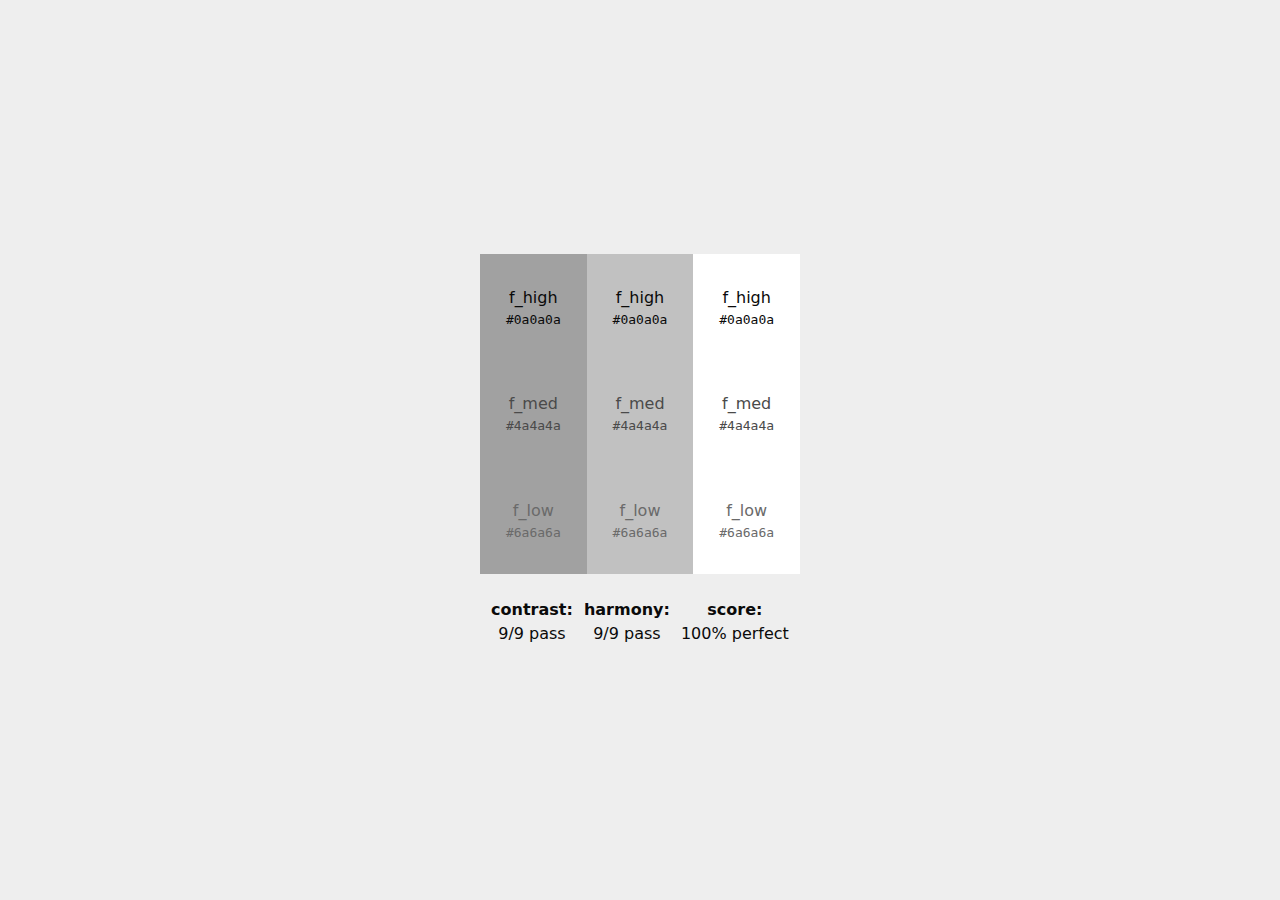
==== site/index.html @ f1b61a33 "add benchmarking site" ====
<!DOCTYPE html>
<html lang="en">

<head>
  <meta charset="UTF-8">
  <meta name="viewport" content="width=device-width, initial-scale=1.0">
  <link rel="stylesheet" href="./preflight.css">
  <link rel="stylesheet" href="./styles.css">
  <script src="./main.js"></script>
  <title>Theme Benchmark</title>
</head>

<body>
  <main>
    <figure>
      <div class="b_high f_high">
        <h3></h3><code></code>
      </div>
      <div class="b_med f_high">
        <h3></h3><code></code>
      </div>
      <div class="b_low f_high">
        <h3></h3><code></code>
      </div>
      <div class="b_high f_med">
        <h3></h3><code></code>
      </div>
      <div class="b_med f_med">
        <h3></h3><code></code>
      </div>
      <div class="b_low f_med">
        <h3></h3><code></code>
      </div>
      <div class="b_high f_low">
        <h3></h3><code></code>
      </div>
      <div class="b_med f_low">
        <h3></h3><code></code>
      </div>
      <div class="b_low f_low">
        <h3></h3><code></code>
      </div>
    </figure>
    <section>
      <span>
        <h3 class="title">contrast:</h3><span>9/9 pass</span>
      </span>
      <span>
        <h3 class="title">harmony:</h3><span>9/9 pass</span>
      </span>
      <span>
        <h3 class="title">score:</h3><span>100% perfect</span>
      </span>
    </section>
  </main>
</body>

<script>
  const theme = new Theme();
  theme.install();
  theme.start();

  ['f_high', 'f_med', 'f_low'].forEach((fg) => {
    [...document.getElementsByClassName(fg)].forEach((el) => {
      el.children[0].innerHTML = fg
      el.children[1].innerHTML = theme.get(fg)
    })
  })
</script>

</html>
---- site/preflight.css ----
/*
1. Prevent padding and border from affecting element width. (https://github.com/mozdevs/cssremedy/issues/4)
2. Allow adding a border to an element by just adding a border-width. (https://github.com/tailwindcss/tailwindcss/pull/116)
*/

*,
::before,
::after {
  box-sizing: border-box; /* 1 */
  border-width: 0; /* 2 */
  border-style: solid; /* 2 */
  border-color: theme('borderColor.DEFAULT', currentColor); /* 2 */
}

::before,
::after {
  --tw-content: '';
}

/*
1. Use a consistent sensible line-height in all browsers.
2. Prevent adjustments of font size after orientation changes in iOS.
3. Use a more readable tab size.
4. Use the user's configured `sans` font-family by default.
5. Use the user's configured `sans` font-feature-settings by default.
6. Use the user's configured `sans` font-variation-settings by default.
7. Disable tap highlights on iOS
*/

html,
:host {
  line-height: 1.5; /* 1 */
  -webkit-text-size-adjust: 100%; /* 2 */
  -moz-tab-size: 4; /* 3 */
  tab-size: 4; /* 3 */
  font-family: theme('fontFamily.sans', ui-sans-serif, system-ui, sans-serif, "Apple Color Emoji", "Segoe UI Emoji", "Segoe UI Symbol", "Noto Color Emoji"); /* 4 */
  font-feature-settings: theme('fontFamily.sans[1].fontFeatureSettings', normal); /* 5 */
  font-variation-settings: theme('fontFamily.sans[1].fontVariationSettings', normal); /* 6 */
  -webkit-tap-highlight-color: transparent; /* 7 */
}

/*
1. Remove the margin in all browsers.
2. Inherit line-height from `html` so users can set them as a class directly on the `html` element.
*/

body {
  margin: 0; /* 1 */
  line-height: inherit; /* 2 */
}

/*
1. Add the correct height in Firefox.
2. Correct the inheritance of border color in Firefox. (https://bugzilla.mozilla.org/show_bug.cgi?id=190655)
3. Ensure horizontal rules are visible by default.
*/

hr {
  height: 0; /* 1 */
  color: inherit; /* 2 */
  border-top-width: 1px; /* 3 */
}

/*
Add the correct text decoration in Chrome, Edge, and Safari.
*/

abbr:where([title]) {
  text-decoration: underline dotted;
}

/*
Remove the default font size and weight for headings.
*/

h1,
h2,
h3,
h4,
h5,
h6 {
  font-size: inherit;
  font-weight: inherit;
}

/*
Reset links to optimize for opt-in styling instead of opt-out.
*/

a {
  color: inherit;
  text-decoration: inherit;
}

/*
Add the correct font weight in Edge and Safari.
*/

b,
strong {
  font-weight: bolder;
}

/*
1. Use the user's configured `mono` font-family by default.
2. Use the user's configured `mono` font-feature-settings by default.
3. Use the user's configured `mono` font-variation-settings by default.
4. Correct the odd `em` font sizing in all browsers.
*/

code,
kbd,
samp,
pre {
  font-family: theme('fontFamily.mono', ui-monospace, SFMono-Regular, Menlo, Monaco, Consolas, "Liberation Mono", "Courier New", monospace); /* 1 */
  font-feature-settings: theme('fontFamily.mono[1].fontFeatureSettings', normal); /* 2 */
  font-variation-settings: theme('fontFamily.mono[1].fontVariationSettings', normal); /* 3 */
  font-size: 1em; /* 4 */
}

/*
Add the correct font size in all browsers.
*/

small {
  font-size: 80%;
}

/*
Prevent `sub` and `sup` elements from affecting the line height in all browsers.
*/

sub,
sup {
  font-size: 75%;
  line-height: 0;
  position: relative;
  vertical-align: baseline;
}

sub {
  bottom: -0.25em;
}

sup {
  top: -0.5em;
}

/*
1. Remove text indentation from table contents in Chrome and Safari. (https://bugs.chromium.org/p/chromium/issues/detail?id=999088, https://bugs.webkit.org/show_bug.cgi?id=201297)
2. Correct table border color inheritance in all Chrome and Safari. (https://bugs.chromium.org/p/chromium/issues/detail?id=935729, https://bugs.webkit.org/show_bug.cgi?id=195016)
3. Remove gaps between table borders by default.
*/

table {
  text-indent: 0; /* 1 */
  border-color: inherit; /* 2 */
  border-collapse: collapse; /* 3 */
}

/*
1. Change the font styles in all browsers.
2. Remove the margin in Firefox and Safari.
3. Remove default padding in all browsers.
*/

button,
input,
optgroup,
select,
textarea {
  font-family: inherit; /* 1 */
  font-feature-settings: inherit; /* 1 */
  font-variation-settings: inherit; /* 1 */
  font-size: 100%; /* 1 */
  font-weight: inherit; /* 1 */
  line-height: inherit; /* 1 */
  letter-spacing: inherit; /* 1 */
  color: inherit; /* 1 */
  margin: 0; /* 2 */
  padding: 0; /* 3 */
}

/*
Remove the inheritance of text transform in Edge and Firefox.
*/

button,
select {
  text-transform: none;
}

/*
1. Correct the inability to style clickable types in iOS and Safari.
2. Remove default button styles.
*/

button,
input:where([type='button']),
input:where([type='reset']),
input:where([type='submit']) {
  -webkit-appearance: button; /* 1 */
  background-color: transparent; /* 2 */
  background-image: none; /* 2 */
}

/*
Use the modern Firefox focus style for all focusable elements.
*/

:-moz-focusring {
  outline: auto;
}

/*
Remove the additional `:invalid` styles in Firefox. (https://github.com/mozilla/gecko-dev/blob/2f9eacd9d3d995c937b4251a5557d95d494c9be1/layout/style/res/forms.css#L728-L737)
*/

:-moz-ui-invalid {
  box-shadow: none;
}

/*
Add the correct vertical alignment in Chrome and Firefox.
*/

progress {
  vertical-align: baseline;
}

/*
Correct the cursor style of increment and decrement buttons in Safari.
*/

::-webkit-inner-spin-button,
::-webkit-outer-spin-button {
  height: auto;
}

/*
1. Correct the odd appearance in Chrome and Safari.
2. Correct the outline style in Safari.
*/

[type='search'] {
  -webkit-appearance: textfield; /* 1 */
  outline-offset: -2px; /* 2 */
}

/*
Remove the inner padding in Chrome and Safari on macOS.
*/

::-webkit-search-decoration {
  -webkit-appearance: none;
}

/*
1. Correct the inability to style clickable types in iOS and Safari.
2. Change font properties to `inherit` in Safari.
*/

::-webkit-file-upload-button {
  -webkit-appearance: button; /* 1 */
  font: inherit; /* 2 */
}

/*
Add the correct display in Chrome and Safari.
*/

summary {
  display: list-item;
}

/*
Removes the default spacing and border for appropriate elements.
*/

blockquote,
dl,
dd,
h1,
h2,
h3,
h4,
h5,
h6,
hr,
figure,
p,
pre {
  margin: 0;
}

fieldset {
  margin: 0;
  padding: 0;
}

legend {
  padding: 0;
}

ol,
ul,
menu {
  list-style: none;
  margin: 0;
  padding: 0;
}

/*
Reset default styling for dialogs.
*/
dialog {
  padding: 0;
}

/*
Prevent resizing textareas horizontally by default.
*/

textarea {
  resize: vertical;
}

/*
1. Reset the default placeholder opacity in Firefox. (https://github.com/tailwindlabs/tailwindcss/issues/3300)
2. Set the default placeholder color to the user's configured gray 400 color.
*/

input::placeholder,
textarea::placeholder {
  opacity: 1; /* 1 */
  color: theme('colors.gray.400', #9ca3af); /* 2 */
}

/*
Set the default cursor for buttons.
*/

button,
[role="button"] {
  cursor: pointer;
}

/*
Make sure disabled buttons don't get the pointer cursor.
*/
:disabled {
  cursor: default;
}

/*
1. Make replaced elements `display: block` by default. (https://github.com/mozdevs/cssremedy/issues/14)
2. Add `vertical-align: middle` to align replaced elements more sensibly by default. (https://github.com/jensimmons/cssremedy/issues/14#issuecomment-634934210)
   This can trigger a poorly considered lint error in some tools but is included by design.
*/

img,
svg,
video,
canvas,
audio,
iframe,
embed,
object {
  display: block; /* 1 */
  vertical-align: middle; /* 2 */
}

/*
Constrain images and videos to the parent width and preserve their intrinsic aspect ratio. (https://github.com/mozdevs/cssremedy/issues/14)
*/

img,
video {
  max-width: 100%;
  height: auto;
}

/* Make elements with the HTML hidden attribute stay hidden by default */
[hidden] {
  display: none;
}
---- site/styles.css ----
body {
  font-family: system-ui, sans-serif;
  background-color: var(--background);
  color: var(--f_high);
  transition-property: color, background-color;
  transition-timing-function: cubic-bezier(0, 0.55, 0.45, 1);
  transition-duration: 150ms;
  height: 100vh;
  display: grid;
  place-items: center;

  &>main {
    &>figure {
      width: 25vw;
      aspect-ratio: 1/1;
      display: grid;
      grid-template-columns: repeat(3, minmax(0, 1fr));
      grid-template-rows: repeat(3, minmax(0, 1fr));

      &>div {
        display: flex;
        align-items: center;
        justify-content: center;
        flex-direction: column;
      }

      &>.b_high {
        background-color: var(--b_high);
      }

      &>.b_med {
        background-color: var(--b_med);
      }

      &>.b_low {
        background-color: var(--b_low);
      }

      &>.f_high {
        color: var(--f_high);
      }

      &>.f_med {
        color: var(--f_med);
      }

      &>.f_low {
        color: var(--f_low);
      }
    }

    &>section {
      margin-top: 1.5rem;
      display: flex;
      justify-content: space-evenly;
      align-items: center;

      &>span {
        text-align: center;

        &>h3 {
          font-weight: bold;
        }
      }
    }
  }
}
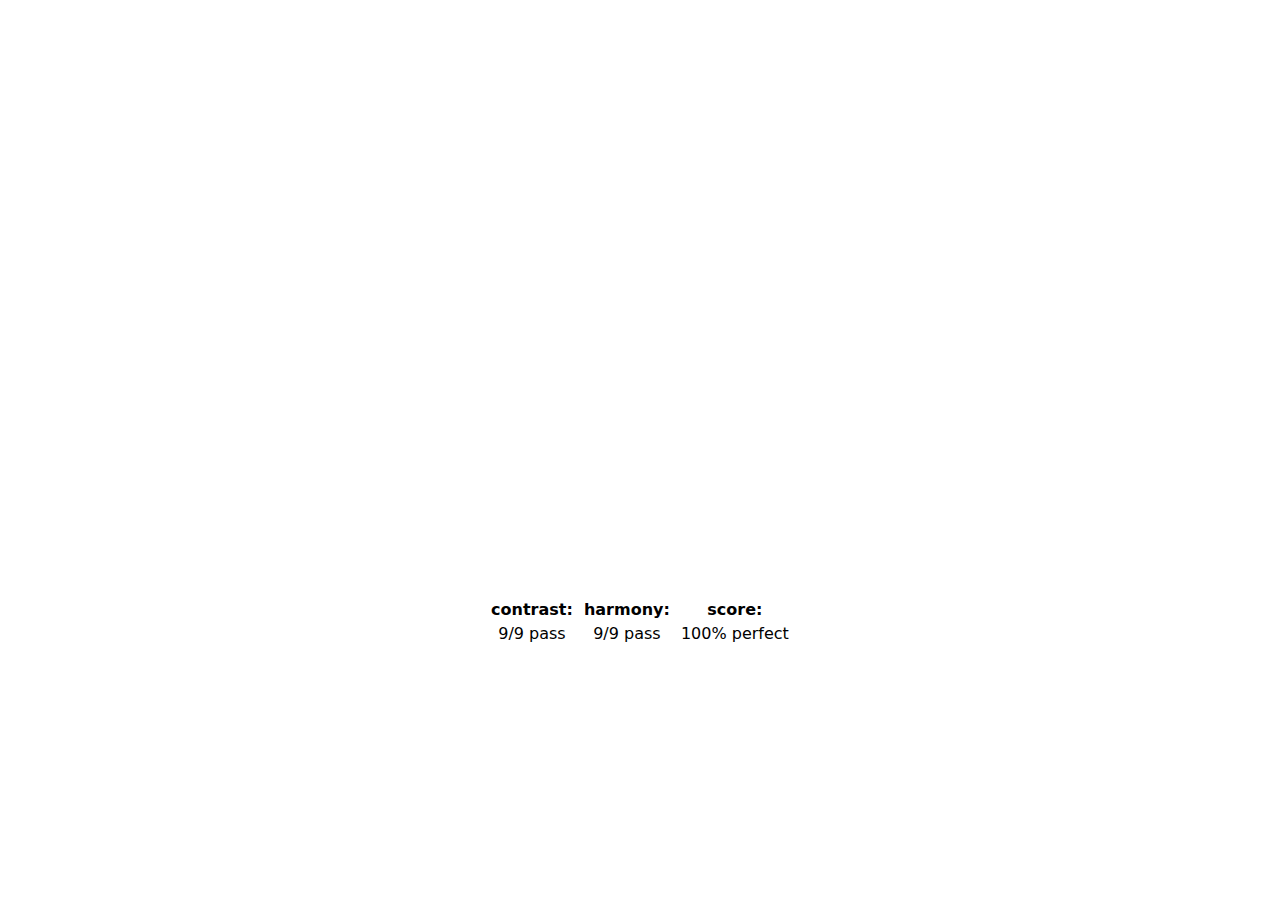
==== commit f6e8cdbf: "properly import package in benchmark site" ====
--- a/site/index.html
+++ b/site/index.html
@@ -6,7 +6,7 @@
   <meta name="viewport" content="width=device-width, initial-scale=1.0">
   <link rel="stylesheet" href="./preflight.css">
   <link rel="stylesheet" href="./styles.css">
-  <script src="./main.js"></script>
+  <script src="./main.js" type="module"></script>
   <title>Theme Benchmark</title>
 </head>
 
@@ -55,17 +55,4 @@
   </main>
 </body>
 
-<script>
-  const theme = new Theme();
-  theme.install();
-  theme.start();
-
-  ['f_high', 'f_med', 'f_low'].forEach((fg) => {
-    [...document.getElementsByClassName(fg)].forEach((el) => {
-      el.children[0].innerHTML = fg
-      el.children[1].innerHTML = theme.get(fg)
-    })
-  })
-</script>
-
 </html>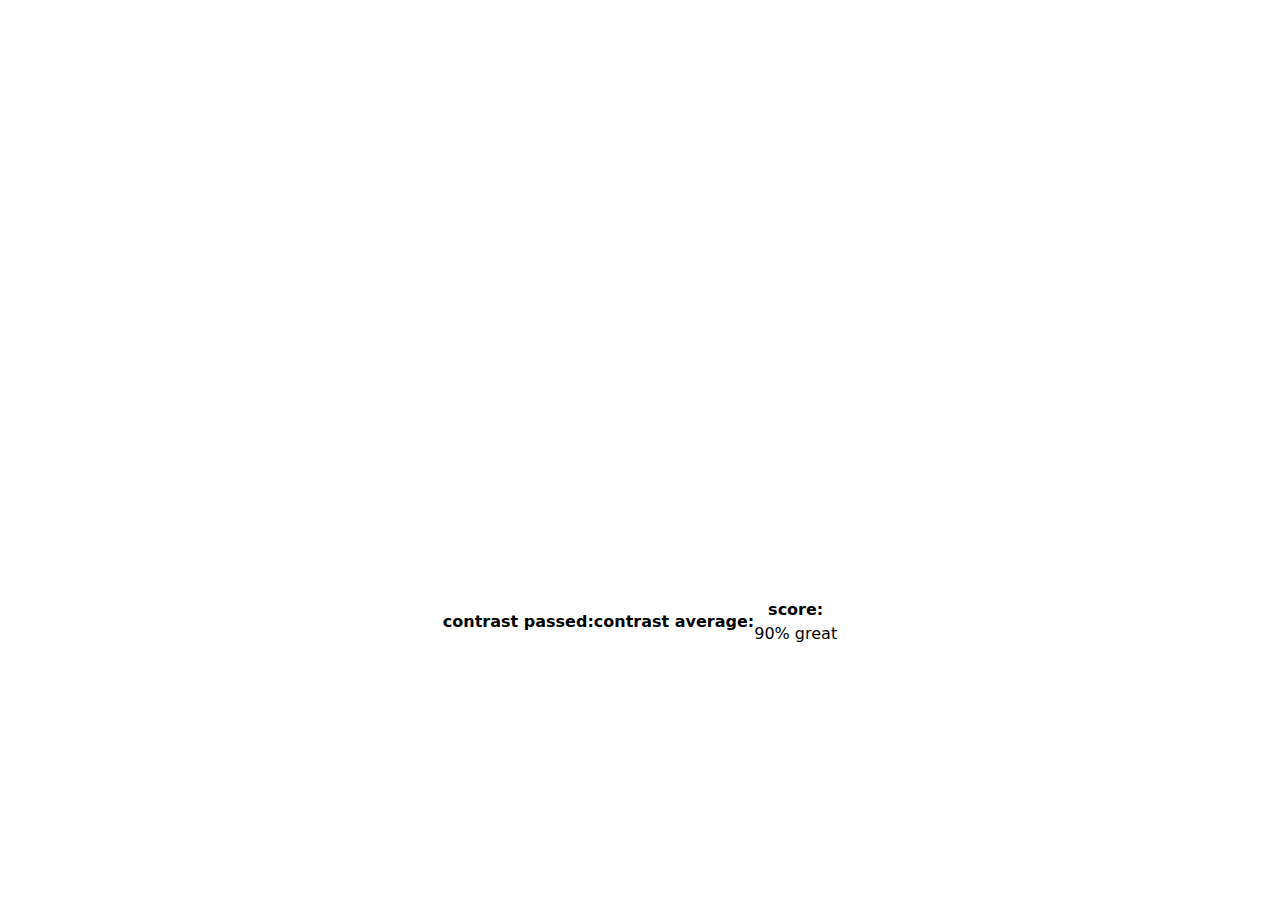
==== commit 70a7469a: "minimum benchmark site" ====
--- a/site/index.html
+++ b/site/index.html
@@ -22,34 +22,34 @@
       <div class="b_low f_high">
         <h3></h3><code></code>
       </div>
-      <div class="b_high f_med">
+      <div class="b_high f_med aa">
         <h3></h3><code></code>
       </div>
-      <div class="b_med f_med">
+      <div class="b_med f_med aa">
         <h3></h3><code></code>
       </div>
-      <div class="b_low f_med">
+      <div class="b_low f_med aa">
         <h3></h3><code></code>
       </div>
-      <div class="b_high f_low">
+      <div class="b_high f_low aa">
         <h3></h3><code></code>
       </div>
-      <div class="b_med f_low">
+      <div class="b_med f_low aa">
         <h3></h3><code></code>
       </div>
-      <div class="b_low f_low">
+      <div class="b_low f_low aa">
         <h3></h3><code></code>
       </div>
     </figure>
     <section>
       <span>
-        <h3 class="title">contrast:</h3><span>9/9 pass</span>
+        <h3 class="title">contrast passed:</h3><span id="pass"></span>
       </span>
       <span>
-        <h3 class="title">harmony:</h3><span>9/9 pass</span>
+        <h3 class="title">contrast average:</h3><span id="average"></span>
       </span>
       <span>
-        <h3 class="title">score:</h3><span>100% perfect</span>
+        <h3 class="title">score:</h3><span id="score">90% great</span>
       </span>
     </section>
   </main>
--- a/site/styles.css
+++ b/site/styles.css
@@ -4,7 +4,7 @@
   color: var(--f_high);
   transition-property: color, background-color;
   transition-timing-function: cubic-bezier(0, 0.55, 0.45, 1);
-  transition-duration: 150ms;
+  transition-duration: 300ms;
   height: 100vh;
   display: grid;
   place-items: center;
@@ -22,6 +22,11 @@
         align-items: center;
         justify-content: center;
         flex-direction: column;
+
+        &>h3 {
+          text-align: center;
+          margin-bottom: 0.25rem;
+        }
       }
 
       &>.b_high {
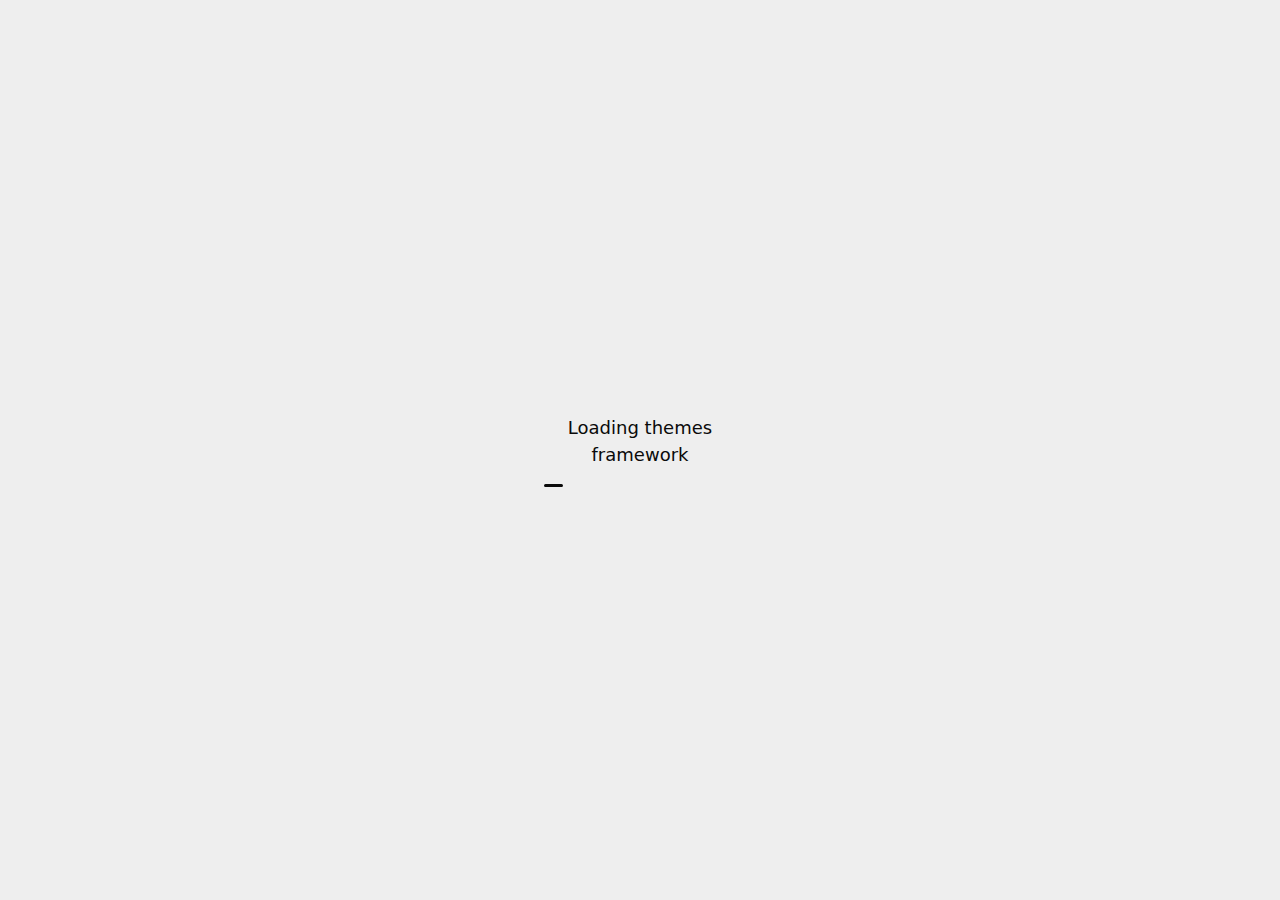
==== commit 8c80b765: "add loading screen and make scoring work" ====
--- a/site/index.html
+++ b/site/index.html
@@ -11,7 +11,11 @@
 </head>
 
 <body>
-  <main>
+  <div>
+    <h1>Loading</h1>
+    <hr id="progress-bar">
+  </div>
+  <main id="content">
     <figure>
       <div class="b_high f_high">
         <h3></h3><code></code>
@@ -53,6 +57,19 @@
       </span>
     </section>
   </main>
+  <style id="theme-framework">
+    :root {
+      --background: #eeeeee;
+      --f_high: #0a0a0a;
+      --f_med: #4a4a4a;
+      --f_low: #6a6a6a;
+      --f_inv: #111111;
+      --b_high: #a1a1a1;
+      --b_med: #c1c1c1;
+      --b_low: #ffffff;
+      --b_inv: #ffb545;
+    }
+  </style>
 </body>
 
 </html>--- a/site/styles.css
+++ b/site/styles.css
@@ -8,6 +8,25 @@
   height: 100vh;
   display: grid;
   place-items: center;
+
+  &>div {
+    width: 15vw;
+    transition: opacity cubic-bezier(0, 0.55, 0.45, 1) 300ms;
+
+    &>h1 {
+      text-align: center;
+      margin-bottom: 1rem;
+      font-size: large;
+    }
+
+    &>#progress-bar {
+      width: 10%;
+      border-bottom: 2px var(--f_high) solid;
+      border-radius: 5px;
+
+      transition: width cubic-bezier(0, 0.55, 0.45, 1) 300ms;
+    }
+  }
 
   &>main {
     &>figure {
